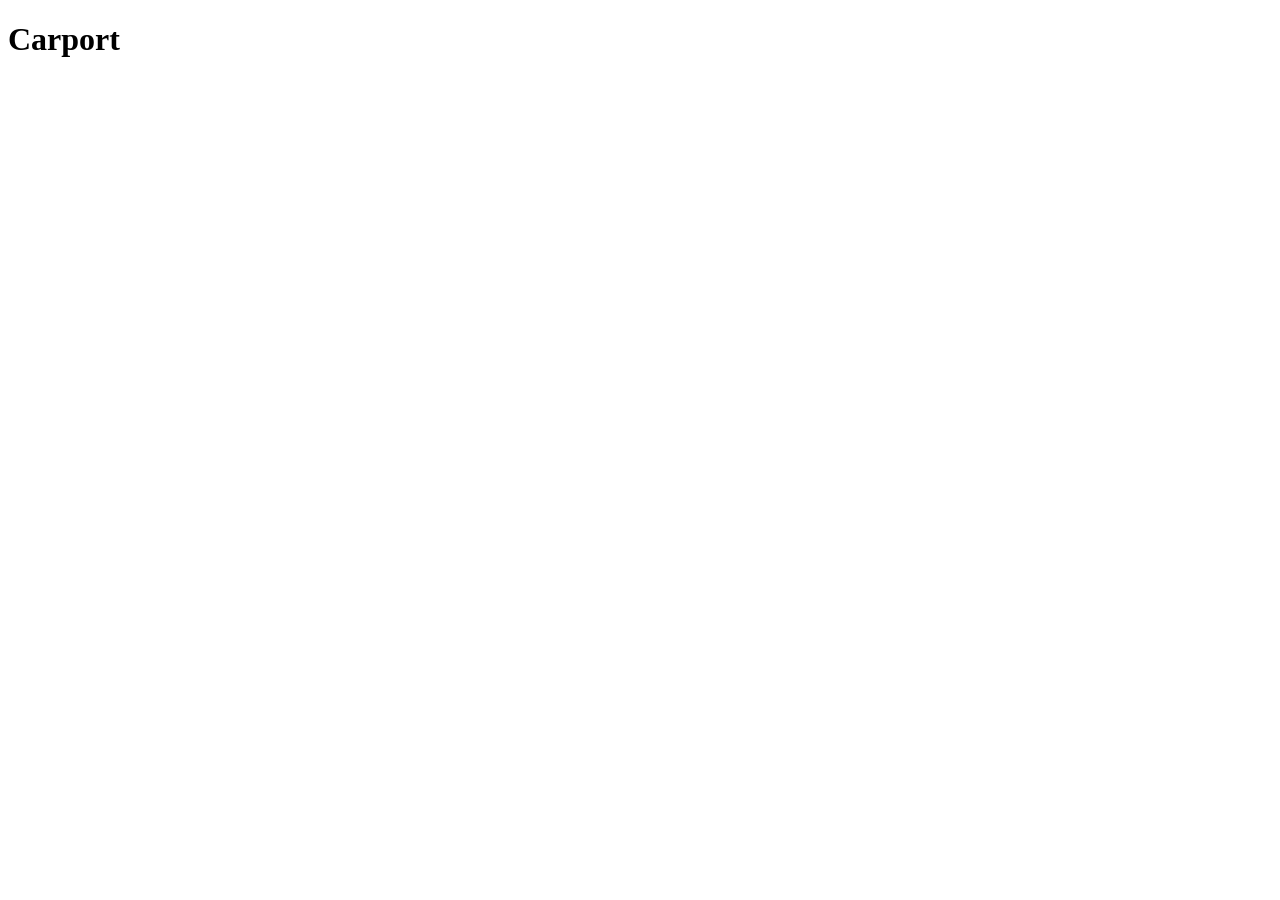
==== src/main/resources/templates/index.html @ 5811b412 "Foerste projekt struktur" ====
<!DOCTYPE html>
<html lang="da" xmlns:th="http://www.thymeleaf.org">
<head>
    <meta charset="UTF-8">
    <meta name="viewport" content="width=device-width, initial-scale=1.0">
    <title>Carport</title>
    <link rel="stylesheet" th:href="@{/css/style.css}" href="../public/css/style.css">
</head>
<body>
<h1>Carport</h1>
</body>
</html>
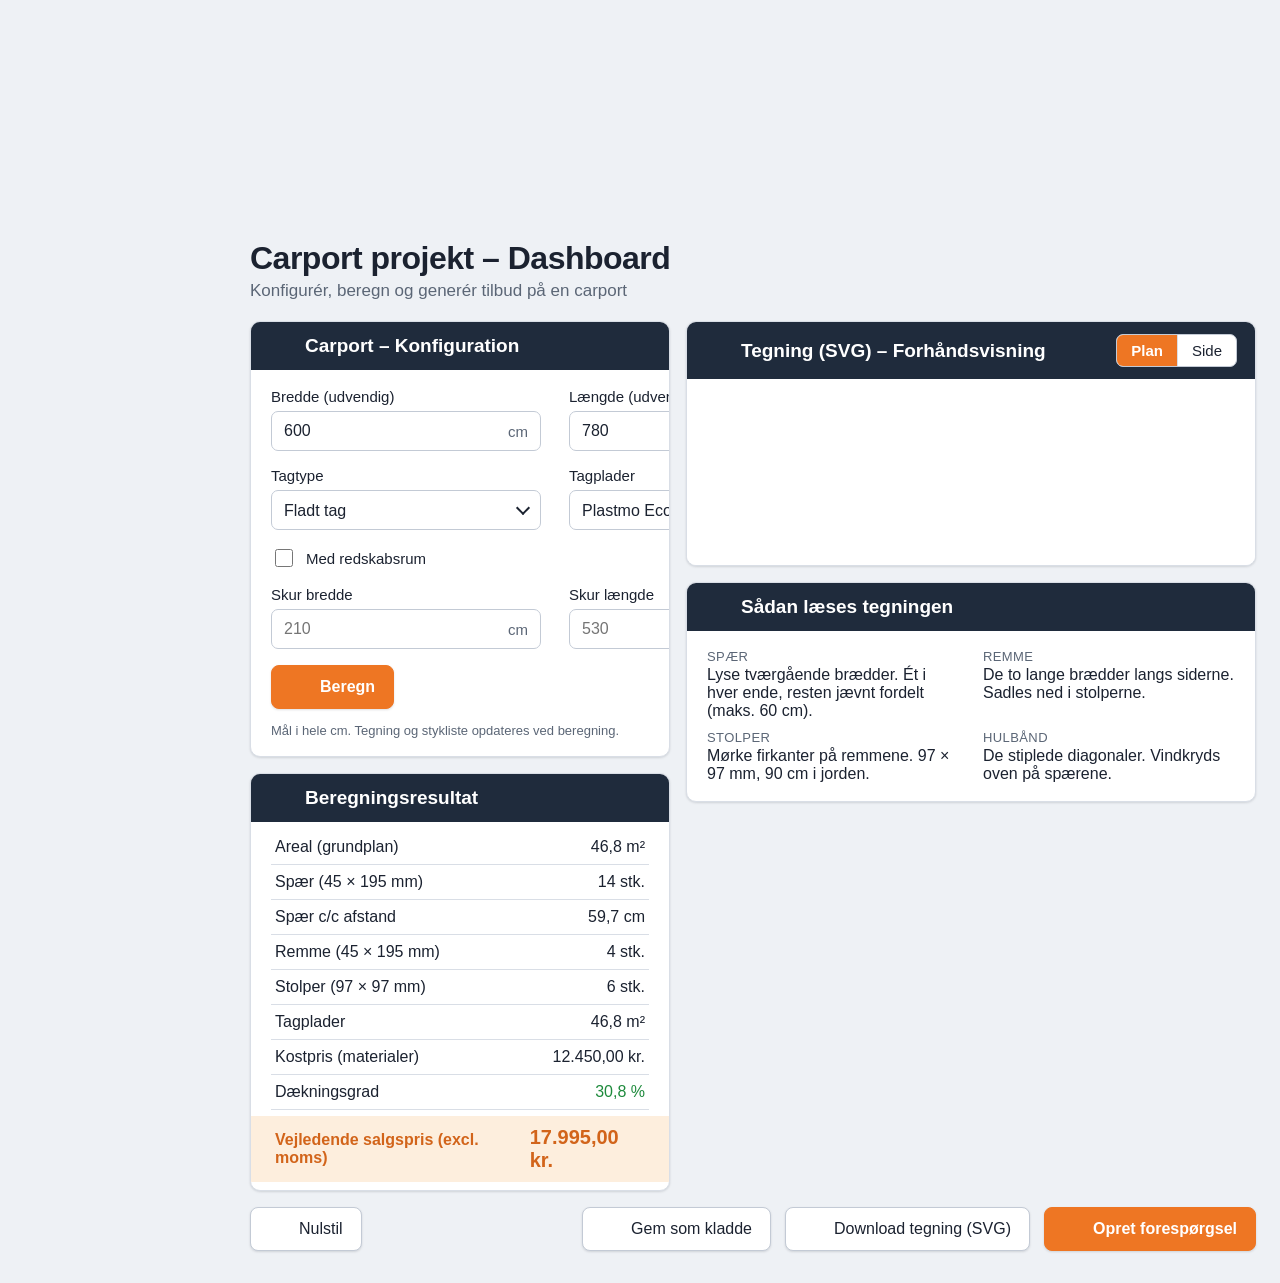
==== commit df745f67: "html os css" ====
--- a/src/main/resources/templates/index.html
+++ b/src/main/resources/templates/index.html
@@ -1,12 +1,167 @@
 <!DOCTYPE html>
 <html lang="da" xmlns:th="http://www.thymeleaf.org">
-<head>
+<head th:replace="~{fragments/layout :: head('Dashboard')}">
     <meta charset="UTF-8">
-    <meta name="viewport" content="width=device-width, initial-scale=1.0">
-    <title>Carport</title>
-    <link rel="stylesheet" th:href="@{/css/style.css}" href="../public/css/style.css">
+    <title>Dashboard – Fog Carport</title>
+    <link rel="stylesheet" href="../public/css/style.css">
 </head>
 <body>
-<h1>Carport</h1>
+<svg th:replace="~{fragments/layout :: icons}"></svg>
+<header th:replace="~{fragments/layout :: topbar('Carport projekt')}"></header>
+<aside th:replace="~{fragments/layout :: sidebar('dashboard', 'salesperson')}"></aside>
+
+<main class="main">
+
+    <div class="page-head">
+        <div>
+            <h1>Carport projekt – Dashboard</h1>
+            <p>Konfigurér, beregn og generér tilbud på en carport</p>
+        </div>
+    </div>
+
+    <div class="grid">
+
+        <!-- LEFT COLUMN -->
+        <div class="col">
+
+            <!-- Configuration -->
+            <section class="card">
+                <div class="card-head">
+                    <svg><use href="#i-sliders"/></svg>
+                    Carport – Konfiguration
+                </div>
+                <form class="card-body" th:action="@{/calculate}" method="post" id="config-form">
+                    <div class="form-grid">
+                        <div class="field">
+                            <label for="width">Bredde (udvendig)</label>
+                            <div class="control">
+                                <input type="number" id="width" name="width" value="600" min="240" max="600" step="30" required>
+                                <span class="unit">cm</span>
+                            </div>
+                        </div>
+                        <div class="field">
+                            <label for="length">Længde (udvendig)</label>
+                            <div class="control">
+                                <input type="number" id="length" name="length" value="780" min="240" max="780" step="30" required>
+                                <span class="unit">cm</span>
+                            </div>
+                        </div>
+
+                        <div class="field">
+                            <label for="roof">Tagtype</label>
+                            <div class="control select">
+                                <select id="roof" name="roof">
+                                    <option value="flat" selected>Fladt tag</option>
+                                </select>
+                            </div>
+                        </div>
+                        <div class="field">
+                            <label for="roofMaterial">Tagplader</label>
+                            <div class="control select">
+                                <select id="roofMaterial" name="roofMaterial">
+                                    <option selected>Plastmo Ecolite blåtonet</option>
+                                </select>
+                            </div>
+                        </div>
+
+                        <div class="field span-2">
+                            <label class="check">
+                                <input type="checkbox" name="shed" data-shed-toggle> Med redskabsrum
+                            </label>
+                        </div>
+                        <div class="field">
+                            <label for="shedWidth">Skur bredde</label>
+                            <div class="control">
+                                <input type="number" id="shedWidth" name="shedWidth" placeholder="210" min="150" step="30" data-shed-field>
+                                <span class="unit">cm</span>
+                            </div>
+                        </div>
+                        <div class="field">
+                            <label for="shedLength">Skur længde</label>
+                            <div class="control">
+                                <input type="number" id="shedLength" name="shedLength" placeholder="530" min="150" step="30" data-shed-field>
+                                <span class="unit">cm</span>
+                            </div>
+                        </div>
+                    </div>
+                    <div class="toolbar">
+                        <button type="submit" class="btn primary"><svg><use href="#i-calc"/></svg> Beregn</button>
+                        <span class="help">Mål i hele cm. Tegning og stykliste opdateres ved beregning.</span>
+                    </div>
+                </form>
+            </section>
+
+            <!-- Calculation result -->
+            <section class="card">
+                <div class="card-head">
+                    <svg><use href="#i-calc"/></svg>
+                    Beregningsresultat
+                </div>
+                <ul class="kv" style="padding-top:8px; padding-bottom:8px">
+                    <li><span>Areal (grundplan)</span><span class="v">46,8 m²</span></li>
+                    <li><span>Spær (45 × 195 mm)</span><span class="v">14 stk.</span></li>
+                    <li><span>Spær c/c afstand</span><span class="v">59,7 cm</span></li>
+                    <li><span>Remme (45 × 195 mm)</span><span class="v">4 stk.</span></li>
+                    <li><span>Stolper (97 × 97 mm)</span><span class="v">6 stk.</span></li>
+                    <li><span>Tagplader</span><span class="v">46,8 m²</span></li>
+                    <li><span>Kostpris (materialer)</span><span class="v">12.450,00 kr.</span></li>
+                    <li><span>Dækningsgrad</span><span class="v margin-good">30,8 %</span></li>
+                    <li class="total"><span>Vejledende salgspris (excl. moms)</span><span class="v">17.995,00 kr.</span></li>
+                </ul>
+            </section>
+
+        </div>
+
+        <!-- RIGHT COLUMN -->
+        <div class="col">
+
+            <!-- Drawing preview -->
+            <section class="card">
+                <div class="card-head">
+                    <svg><use href="#i-image"/></svg>
+                    Tegning (SVG) – Forhåndsvisning
+                    <div class="right">
+                        <div class="segmented" role="tablist" aria-label="Visning">
+                            <button type="button" class="active">Plan</button>
+                            <button type="button" disabled title="Kommer senere">Side</button>
+                        </div>
+                    </div>
+                </div>
+                <div class="drawing">
+                    <svg th:replace="~{fragments/drawing :: top(600, 780)}"></svg>
+                </div>
+            </section>
+
+            <!-- Help / legend -->
+            <section class="card">
+                <div class="card-head">
+                    <svg><use href="#i-ruler"/></svg>
+                    Sådan læses tegningen
+                </div>
+                <div class="card-body">
+                    <div class="details">
+                        <div><dt>Spær</dt><dd>Lyse tværgående brædder. Ét i hver ende, resten jævnt fordelt (maks. 60 cm).</dd></div>
+                        <div><dt>Remme</dt><dd>De to lange brædder langs siderne. Sadles ned i stolperne.</dd></div>
+                        <div><dt>Stolper</dt><dd>Mørke firkanter på remmene. 97 × 97 mm, 90 cm i jorden.</dd></div>
+                        <div><dt>Hulbånd</dt><dd>De stiplede diagonaler. Vindkryds oven på spærene.</dd></div>
+                    </div>
+                </div>
+            </section>
+
+        </div>
+    </div>
+
+    <!-- Bottom actions -->
+    <div class="toolbar">
+        <button type="reset" form="config-form" class="btn"><svg><use href="#i-reset"/></svg> Nulstil</button>
+        <span class="push"></span>
+        <button type="button" class="btn"><svg><use href="#i-save"/></svg> Gem som kladde</button>
+        <a class="btn" th:href="@{/drawing.svg(width=600,length=780)}" href="#"><svg><use href="#i-download"/></svg> Download tegning (SVG)</a>
+        <a class="btn primary" th:href="@{/request}" href="request.html"><svg><use href="#i-cart"/></svg> Opret forespørgsel</a>
+    </div>
+
+</main>
+
+<script th:replace="~{fragments/layout :: scripts}" src="../public/js/app.js"></script>
 </body>
 </html>
--- a/src/main/resources/public/css/style.css
+++ b/src/main/resources/public/css/style.css
@@ -0,0 +1,616 @@
+/* =====================================================================
+   Fog Carport – stylesheet
+   Layout: fixed topbar, fixed left sidebar, scrolling main area.
+   Colours follow the dashboard mockup (navy chrome, Fog orange accent).
+   ===================================================================== */
+
+:root {
+    --navy: #1f2b3c;
+    --navy-2: #2a3a50;
+    --navy-3: #34465e;
+    --orange: #ee7623;
+    --orange-dark: #d2641a;
+    --orange-soft: #fdeedd;
+    --bg: #eef1f5;
+    --card: #ffffff;
+    --border: #d9dee6;
+    --border-strong: #c3cad5;
+    --text: #1b2230;
+    --muted: #5b6676;
+    --green: #1e8a3c;
+    --green-soft: #e3f4e8;
+    --red: #c6352b;
+    --red-soft: #fbe5e3;
+    --blue-soft: #e4ecf7;
+    --radius: 10px;
+    --shadow: 0 1px 2px rgba(16, 24, 40, .06), 0 1px 3px rgba(16, 24, 40, .08);
+    --topbar-h: 64px;
+    --sidebar-w: 226px;
+    --font: -apple-system, BlinkMacSystemFont, "Segoe UI", Roboto, Helvetica, Arial, sans-serif;
+}
+
+* { box-sizing: border-box; }
+
+html, body {
+    margin: 0;
+    padding: 0;
+    font-family: var(--font);
+    font-size: 15px;
+    color: var(--text);
+    background: var(--bg);
+}
+
+a { color: inherit; text-decoration: none; }
+button, input, select, textarea { font: inherit; color: inherit; }
+img, svg { display: block; max-width: 100%; }
+h1, h2, h3, h4, p { margin: 0; }
+table { border-collapse: collapse; width: 100%; }
+
+.sr-only {
+    position: absolute; width: 1px; height: 1px; padding: 0; margin: -1px;
+    overflow: hidden; clip: rect(0, 0, 0, 0); border: 0;
+}
+
+/* ---------------------------------------------------------------------
+   Topbar
+   --------------------------------------------------------------------- */
+
+.topbar {
+    position: fixed;
+    top: 0; left: 0; right: 0;
+    height: var(--topbar-h);
+    background: var(--navy);
+    color: #fff;
+    display: flex;
+    align-items: center;
+    padding: 0 20px 0 0;
+    z-index: 30;
+}
+
+.brand {
+    width: var(--sidebar-w);
+    height: 100%;
+    display: flex;
+    align-items: center;
+    gap: 10px;
+    padding: 0 22px;
+    flex-shrink: 0;
+}
+
+.brand-mark {
+    width: 26px;
+    height: 32px;
+    color: var(--orange);
+}
+
+.brand-name {
+    font-size: 30px;
+    font-weight: 700;
+    letter-spacing: -.5px;
+    line-height: 1;
+}
+
+.topbar-divider {
+    width: 1px;
+    height: 32px;
+    background: rgba(255, 255, 255, .25);
+    margin-right: 22px;
+}
+
+.topbar-title {
+    font-size: 24px;
+    font-weight: 600;
+    letter-spacing: -.2px;
+}
+
+.topbar-spacer { flex: 1; }
+
+.icon-btn {
+    width: 40px; height: 40px;
+    border: 0; border-radius: 8px;
+    background: transparent;
+    color: #fff;
+    display: inline-flex; align-items: center; justify-content: center;
+    cursor: pointer;
+    position: relative;
+}
+.icon-btn:hover { background: rgba(255, 255, 255, .1); }
+.icon-btn svg { width: 24px; height: 24px; }
+
+.icon-btn .dot {
+    position: absolute; top: 8px; right: 8px;
+    width: 8px; height: 8px; border-radius: 50%;
+    background: var(--orange);
+}
+
+.user-menu {
+    margin-left: 14px;
+    height: 42px;
+    padding: 0 14px 0 12px;
+    border: 1px solid rgba(255, 255, 255, .25);
+    border-radius: 8px;
+    background: var(--navy-2);
+    color: #fff;
+    display: inline-flex; align-items: center; gap: 8px;
+    font-weight: 600;
+    cursor: pointer;
+}
+.user-menu svg { width: 20px; height: 20px; }
+.user-menu .chev { width: 16px; height: 16px; opacity: .8; }
+
+.menu-toggle { display: none; }
+
+/* ---------------------------------------------------------------------
+   Sidebar
+   --------------------------------------------------------------------- */
+
+.sidebar {
+    position: fixed;
+    top: var(--topbar-h); bottom: 0; left: 0;
+    width: var(--sidebar-w);
+    background: var(--navy);
+    color: #fff;
+    padding: 28px 10px 22px;
+    display: flex;
+    flex-direction: column;
+    z-index: 20;
+}
+
+.nav { display: flex; flex-direction: column; gap: 6px; }
+
+.nav a {
+    display: flex; align-items: center; gap: 14px;
+    padding: 12px 18px;
+    border-radius: 8px;
+    font-size: 16px;
+    color: #e8ecf2;
+}
+.nav a:hover { background: rgba(255, 255, 255, .07); }
+.nav a svg { width: 22px; height: 22px; flex-shrink: 0; }
+.nav a.active {
+    background: var(--orange);
+    color: #fff;
+    font-weight: 600;
+}
+.nav a .chev { margin-left: auto; width: 16px; height: 16px; }
+
+.nav-sep {
+    height: 1px;
+    background: rgba(255, 255, 255, .18);
+    margin: 14px 8px;
+}
+
+.sidebar-footer {
+    margin-top: auto;
+    padding: 0 12px;
+    text-align: left;
+}
+.sidebar-footer .thumb { width: 160px; color: #c6ceda; margin-bottom: 8px; }
+.sidebar-footer strong { display: block; font-size: 19px; font-weight: 600; }
+.sidebar-footer small { color: #aeb8c6; font-size: 12px; }
+
+/* ---------------------------------------------------------------------
+   Main area
+   --------------------------------------------------------------------- */
+
+.main {
+    margin-left: var(--sidebar-w);
+    padding: calc(var(--topbar-h) + 26px) 24px 32px;
+    min-height: 100vh;
+}
+
+.page-head { margin-bottom: 20px; display: flex; align-items: flex-start; gap: 16px; flex-wrap: wrap; }
+.page-head h1 { font-size: 32px; font-weight: 700; letter-spacing: -.5px; }
+.page-head p { color: var(--muted); font-size: 17px; margin-top: 4px; }
+.page-head .actions { margin-left: auto; display: flex; gap: 10px; align-items: center; }
+
+/* Stats */
+
+.stats {
+    display: grid;
+    grid-template-columns: repeat(4, 1fr);
+    gap: 16px;
+    margin-bottom: 20px;
+}
+
+.stat {
+    background: var(--card);
+    border: 1px solid var(--border);
+    border-radius: var(--radius);
+    box-shadow: var(--shadow);
+    padding: 20px 18px;
+    display: flex; align-items: center; gap: 18px;
+}
+.stat svg { width: 52px; height: 52px; color: var(--orange); flex-shrink: 0; }
+.stat .label { color: var(--muted); font-size: 17px; }
+.stat .value { font-size: 30px; font-weight: 700; line-height: 1.15; }
+.stat .delta { color: var(--green); font-size: 15px; font-weight: 600; margin-left: 10px; }
+
+/* Grid */
+
+.grid {
+    display: grid;
+    grid-template-columns: 480px 1fr;
+    gap: 16px;
+    align-items: start;
+}
+.grid-2 { grid-template-columns: 1fr 1fr; }
+.grid-wide { grid-template-columns: 1fr 380px; }
+.col { display: flex; flex-direction: column; gap: 16px; }
+
+/* Cards */
+
+.card {
+    background: var(--card);
+    border: 1px solid var(--border);
+    border-radius: var(--radius);
+    box-shadow: var(--shadow);
+    overflow: hidden;
+}
+
+.card-head {
+    background: var(--navy);
+    color: #fff;
+    padding: 12px 18px;
+    display: flex; align-items: center; gap: 12px;
+    font-size: 19px;
+    font-weight: 600;
+}
+.card-head svg { width: 24px; height: 24px; }
+.card-head .right { margin-left: auto; display: flex; gap: 8px; align-items: center; font-size: 14px; font-weight: 500; }
+
+.card-body { padding: 18px 20px; }
+.card-body.tight { padding: 0; }
+.card-foot {
+    padding: 14px 20px;
+    border-top: 1px solid var(--border);
+    display: flex; gap: 10px; align-items: center; flex-wrap: wrap;
+}
+
+/* ---------------------------------------------------------------------
+   Forms
+   --------------------------------------------------------------------- */
+
+.form-grid {
+    display: grid;
+    grid-template-columns: 1fr 1fr;
+    gap: 16px 28px;
+}
+.form-grid .span-2 { grid-column: span 2; }
+
+.field { display: flex; flex-direction: column; gap: 6px; }
+.field label { font-size: 15px; color: var(--text); }
+
+.control {
+    display: flex; align-items: center;
+    border: 1px solid var(--border-strong);
+    border-radius: 7px;
+    background: #fff;
+    height: 40px;
+    overflow: hidden;
+}
+.control:focus-within { border-color: var(--orange); box-shadow: 0 0 0 3px rgba(238, 118, 35, .18); }
+
+.control input,
+.control select {
+    flex: 1;
+    min-width: 0;
+    height: 100%;
+    border: 0;
+    outline: 0;
+    background: transparent;
+    padding: 0 12px;
+    font-size: 16px;
+}
+.control select { appearance: none; -webkit-appearance: none; padding-right: 34px; cursor: pointer; }
+.control .unit { padding: 0 12px; color: var(--muted); font-size: 15px; }
+.control.select { position: relative; }
+.control.select::after {
+    content: "";
+    position: absolute; right: 12px; top: 50%;
+    width: 8px; height: 8px;
+    border-right: 2px solid var(--text);
+    border-bottom: 2px solid var(--text);
+    transform: translateY(-70%) rotate(45deg);
+    pointer-events: none;
+}
+
+.control input[readonly] { background: #f6f7f9; color: var(--muted); }
+textarea.textarea {
+    width: 100%; min-height: 90px; resize: vertical;
+    border: 1px solid var(--border-strong); border-radius: 7px; padding: 10px 12px; font-size: 16px;
+}
+textarea.textarea:focus { outline: 0; border-color: var(--orange); box-shadow: 0 0 0 3px rgba(238, 118, 35, .18); }
+
+.check { display: flex; align-items: center; gap: 10px; font-size: 15px; cursor: pointer; }
+.check input { width: 18px; height: 18px; accent-color: var(--orange); }
+
+.help { color: var(--muted); font-size: 13px; }
+.error { color: var(--red); font-size: 13px; }
+
+/* Buttons */
+
+.btn {
+    display: inline-flex; align-items: center; justify-content: center; gap: 10px;
+    height: 44px;
+    padding: 0 18px;
+    border: 1px solid var(--border-strong);
+    border-radius: 8px;
+    background: #fff;
+    font-size: 16px;
+    font-weight: 500;
+    cursor: pointer;
+    white-space: nowrap;
+    box-shadow: var(--shadow);
+}
+.btn:hover { background: #f6f7f9; }
+.btn svg { width: 20px; height: 20px; }
+.btn.primary { background: var(--orange); border-color: var(--orange); color: #fff; font-weight: 600; }
+.btn.primary:hover { background: var(--orange-dark); }
+.btn.dark { background: var(--navy); border-color: var(--navy); color: #fff; }
+.btn.dark:hover { background: var(--navy-2); }
+.btn.danger { color: var(--red); }
+.btn.sm { height: 34px; padding: 0 12px; font-size: 14px; }
+.btn.block { width: 100%; }
+.btn:disabled { opacity: .5; cursor: not-allowed; }
+
+.toolbar {
+    display: flex; gap: 14px; align-items: center; margin-top: 16px; flex-wrap: wrap;
+}
+.toolbar .push { margin-left: auto; }
+
+/* Segmented control (view toggle) */
+
+.segmented {
+    display: inline-flex;
+    border: 1px solid var(--border-strong);
+    border-radius: 7px;
+    overflow: hidden;
+    background: #fff;
+}
+.segmented button {
+    border: 0; background: transparent; padding: 7px 14px; font-size: 15px; cursor: pointer; color: var(--text);
+    border-right: 1px solid var(--border);
+}
+.segmented button:last-child { border-right: 0; }
+.segmented button.active { background: var(--orange); color: #fff; font-weight: 600; }
+
+/* ---------------------------------------------------------------------
+   Result list & tables
+   --------------------------------------------------------------------- */
+
+.kv { list-style: none; margin: 0; padding: 0 20px; }
+.kv li {
+    display: flex; justify-content: space-between; align-items: center;
+    padding: 8px 4px;
+    border-bottom: 1px solid var(--border);
+    font-size: 16px;
+}
+.kv li:last-child { border-bottom: 0; }
+.kv li .v { font-weight: 500; }
+.kv li.total {
+    margin: 6px -20px 0;
+    padding: 10px 24px;
+    background: var(--orange-soft);
+    color: var(--orange-dark);
+    font-weight: 700;
+    border-bottom: 0;
+}
+.kv li.total .v { font-size: 20px; font-weight: 700; }
+
+.table th, .table td {
+    padding: 11px 14px;
+    text-align: left;
+    border-bottom: 1px solid var(--border);
+    font-size: 15px;
+    vertical-align: middle;
+}
+.table th {
+    background: #f6f7f9;
+    color: var(--muted);
+    font-weight: 600;
+    font-size: 13px;
+    text-transform: uppercase;
+    letter-spacing: .4px;
+}
+.table tr:last-child td { border-bottom: 0; }
+.table td.num, .table th.num { text-align: right; font-variant-numeric: tabular-nums; }
+.table tbody tr:hover td { background: #fafbfc; }
+.table .muted { color: var(--muted); }
+.table tfoot td { font-weight: 700; background: #f6f7f9; }
+
+/* Status badges */
+
+.badge {
+    display: inline-flex; align-items: center; gap: 6px;
+    padding: 4px 10px;
+    border-radius: 999px;
+    font-size: 13px;
+    font-weight: 600;
+    white-space: nowrap;
+}
+.badge::before { content: ""; width: 7px; height: 7px; border-radius: 50%; background: currentColor; }
+.badge.request    { background: var(--blue-soft);   color: #2c4f85; }
+.badge.offer_sent { background: var(--orange-soft); color: var(--orange-dark); }
+.badge.paid       { background: var(--green-soft);  color: var(--green); }
+.badge.delivered  { background: #e9ebef;            color: #46505e; }
+
+/* Status stepper */
+
+.stepper {
+    display: flex; align-items: center;
+    padding: 18px 20px;
+    gap: 0;
+}
+.step { display: flex; align-items: center; gap: 10px; color: var(--muted); font-weight: 500; white-space: nowrap; }
+.step .n {
+    width: 30px; height: 30px; border-radius: 50%;
+    border: 2px solid var(--border-strong);
+    display: inline-flex; align-items: center; justify-content: center;
+    font-size: 14px; font-weight: 700; background: #fff;
+}
+.step.done .n { background: var(--green); border-color: var(--green); color: #fff; }
+.step.current .n { background: var(--orange); border-color: var(--orange); color: #fff; }
+.step.current { color: var(--text); font-weight: 700; }
+.step-line { flex: 1; height: 2px; background: var(--border-strong); margin: 0 12px; min-width: 24px; }
+.step-line.done { background: var(--green); }
+
+/* Notices */
+
+.notice {
+    display: flex; gap: 12px; align-items: flex-start;
+    padding: 14px 16px;
+    border-radius: 8px;
+    border: 1px solid;
+    font-size: 15px;
+}
+.notice svg { width: 22px; height: 22px; flex-shrink: 0; margin-top: 1px; }
+.notice.info { background: var(--blue-soft); border-color: #c3d3ea; color: #26426d; }
+.notice.warn { background: var(--orange-soft); border-color: #f3c99f; color: #8a4a12; }
+.notice.ok   { background: var(--green-soft); border-color: #b9dfc4; color: #185f2d; }
+.notice.locked { background: #f3f4f6; border-color: var(--border-strong); color: var(--muted); }
+
+/* Price box on order page */
+
+.price-box { display: grid; gap: 14px; }
+.price-row { display: flex; justify-content: space-between; align-items: center; font-size: 16px; }
+.price-row .lbl { color: var(--muted); }
+.price-row .val { font-weight: 600; font-variant-numeric: tabular-nums; }
+.price-row.big { padding-top: 12px; border-top: 1px solid var(--border); }
+.price-row.big .val { font-size: 26px; font-weight: 700; color: var(--orange-dark); }
+.margin-good { color: var(--green); }
+.margin-bad { color: var(--red); }
+
+/* Drawing */
+
+.drawing {
+    padding: 18px;
+    background: #fff;
+    display: flex; justify-content: center;
+}
+.drawing svg { width: 100%; height: auto; max-height: 560px; }
+.drawing-sm svg { max-height: 220px; }
+
+.dim-line { stroke: #1b2230; stroke-width: 1.2; }
+.dim-text { font-family: var(--font); font-size: 22px; fill: #1b2230; }
+.wood { fill: #f4e7d3; stroke: #8a6a3e; stroke-width: 1; }
+.post { fill: #a5783f; stroke: #5d4323; stroke-width: 1; }
+.strap { stroke: #6b7280; stroke-width: 2; stroke-dasharray: 10 6; }
+.outline { fill: none; stroke: #1b2230; stroke-width: 1.6; }
+
+/* Details list (customer info) */
+
+.details { display: grid; grid-template-columns: 1fr 1fr; gap: 10px 24px; }
+.details dt { color: var(--muted); font-size: 13px; text-transform: uppercase; letter-spacing: .4px; }
+.details dd { margin: 2px 0 0; font-size: 16px; font-weight: 500; }
+
+/* Filter tabs */
+
+.tabs { display: flex; gap: 6px; flex-wrap: wrap; }
+.tabs a {
+    padding: 8px 14px; border-radius: 999px; border: 1px solid var(--border-strong);
+    background: #fff; font-size: 14px; font-weight: 500; color: var(--muted);
+}
+.tabs a.active { background: var(--navy); border-color: var(--navy); color: #fff; }
+.tabs a .count { opacity: .75; margin-left: 6px; }
+
+.search {
+    display: flex; align-items: center; gap: 8px;
+    height: 40px; padding: 0 12px;
+    border: 1px solid var(--border-strong); border-radius: 7px; background: #fff; min-width: 260px;
+}
+.search svg { width: 18px; height: 18px; color: var(--muted); }
+.search input { border: 0; outline: 0; flex: 1; font-size: 15px; background: transparent; }
+
+/* ---------------------------------------------------------------------
+   Auth page
+   --------------------------------------------------------------------- */
+
+.auth {
+    min-height: 100vh;
+    display: grid;
+    grid-template-columns: 1fr 1fr;
+}
+.auth-side {
+    background: var(--navy);
+    color: #fff;
+    padding: 48px 56px;
+    display: flex; flex-direction: column;
+}
+.auth-side .brand { padding: 0; width: auto; height: auto; }
+.auth-side .hero { margin: auto 0; }
+.auth-side .hero h2 { font-size: 40px; line-height: 1.1; letter-spacing: -.5px; margin-bottom: 16px; }
+.auth-side .hero p { color: #c6ceda; font-size: 18px; max-width: 460px; }
+.auth-side .hero svg { width: 100%; max-width: 440px; margin-top: 36px; color: #c6ceda; }
+.auth-side .legal { color: #8f9bab; font-size: 13px; }
+
+.auth-form {
+    display: flex; align-items: center; justify-content: center;
+    padding: 40px 24px;
+}
+.auth-card { width: 100%; max-width: 420px; }
+.auth-card h1 { font-size: 30px; margin-bottom: 6px; }
+.auth-card > p { color: var(--muted); margin-bottom: 26px; }
+.auth-card .field { margin-bottom: 16px; }
+.auth-card .btn { margin-top: 8px; }
+.auth-card .alt { margin-top: 22px; text-align: center; color: var(--muted); font-size: 14px; }
+.auth-card .alt a { color: var(--orange-dark); font-weight: 600; }
+
+/* ---------------------------------------------------------------------
+   Utilities
+   --------------------------------------------------------------------- */
+
+.muted { color: var(--muted); }
+.strong { font-weight: 600; }
+.text-right { text-align: right; }
+.mt-16 { margin-top: 16px; }
+.mb-16 { margin-bottom: 16px; }
+.row { display: flex; gap: 12px; align-items: center; flex-wrap: wrap; }
+.row .push { margin-left: auto; }
+.num { font-variant-numeric: tabular-nums; }
+
+/* ---------------------------------------------------------------------
+   Responsive
+   --------------------------------------------------------------------- */
+
+@media (max-width: 1280px) {
+    .grid { grid-template-columns: 420px 1fr; }
+    .stats { grid-template-columns: repeat(2, 1fr); }
+    .brand-name { font-size: 26px; }
+}
+
+@media (max-width: 1024px) {
+    .grid, .grid-2, .grid-wide { grid-template-columns: 1fr; }
+    .topbar-title { font-size: 20px; }
+}
+
+@media (max-width: 860px) {
+    .menu-toggle { display: inline-flex; margin-left: 8px; }
+    .brand { width: auto; padding: 0 14px; }
+    .topbar-divider, .topbar-title { display: none; }
+    .user-menu span { display: none; }
+    .user-menu { padding: 0 10px; }
+
+    .sidebar { transform: translateX(-100%); transition: transform .2s ease; box-shadow: none; }
+    body.nav-open .sidebar { transform: translateX(0); box-shadow: 8px 0 24px rgba(0, 0, 0, .25); }
+    .main { margin-left: 0; padding-left: 14px; padding-right: 14px; }
+
+    .stats { grid-template-columns: 1fr 1fr; gap: 10px; }
+    .stat { padding: 14px; gap: 12px; }
+    .stat svg { width: 40px; height: 40px; }
+    .stat .value { font-size: 24px; }
+    .page-head h1 { font-size: 26px; }
+    .form-grid { grid-template-columns: 1fr; }
+    .form-grid .span-2 { grid-column: span 1; }
+    .toolbar .btn { flex: 1 1 45%; }
+    .auth { grid-template-columns: 1fr; }
+    .auth-side { display: none; }
+    .table th:nth-child(5), .table td:nth-child(5) { display: none; }
+}
+
+@media (max-width: 520px) {
+    .stats { grid-template-columns: 1fr; }
+    .toolbar .btn { flex: 1 1 100%; }
+    .stepper { flex-wrap: wrap; gap: 10px; }
+    .step-line { display: none; }
+}
